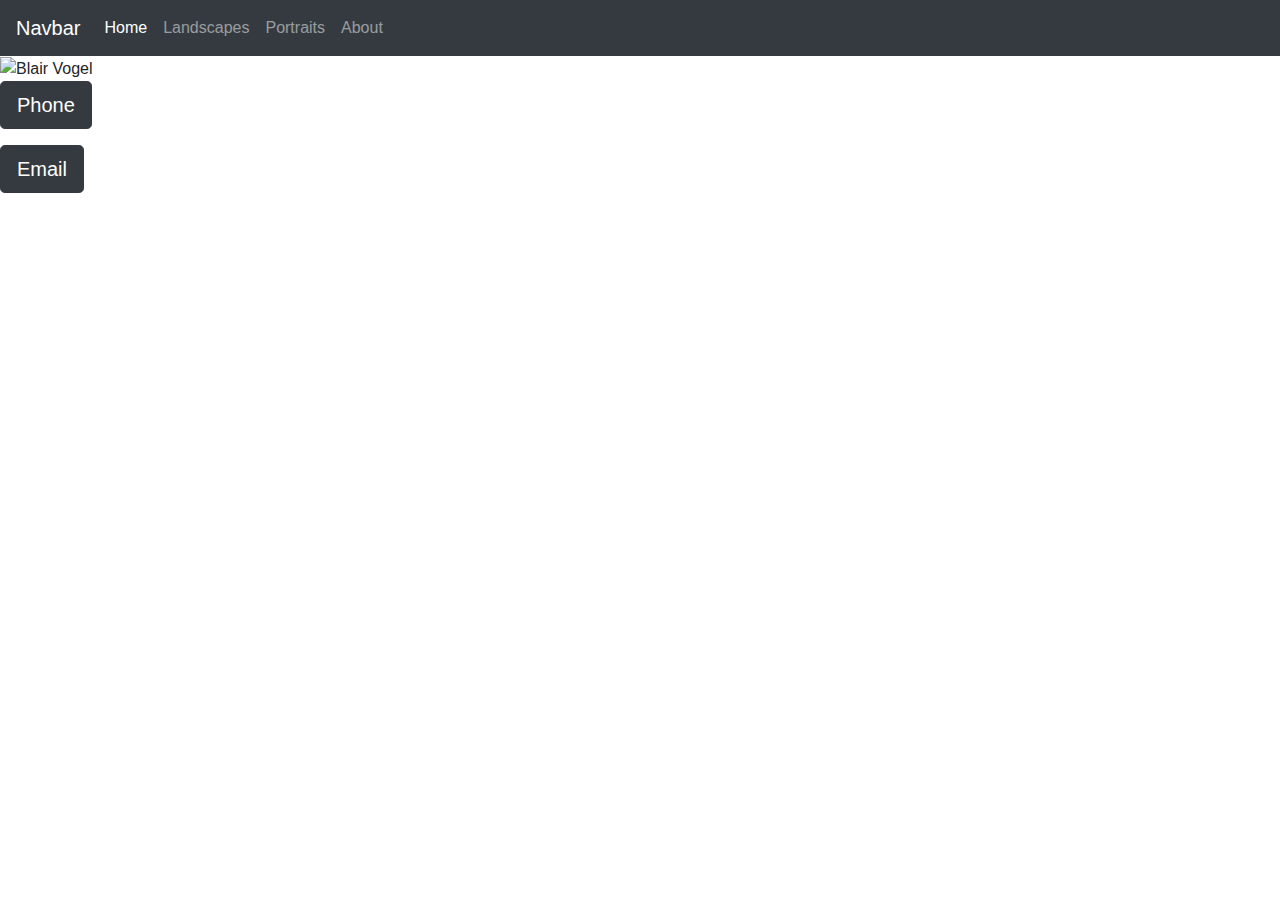
==== about.html @ a7cd8fd5 "add profile picture; add phone and email contact" ====
<!DOCTYPE html>
<html lang="en" dir="ltr">
  <head>
    <link rel="stylesheet" href="style.css">
    <link rel="stylesheet" href="https://stackpath.bootstrapcdn.com/bootstrap/4.3.1/css/bootstrap.min.css" integrity="sha384-ggOyR0iXCbMQv3Xipma34MD+dH/1fQ784/j6cY/iJTQUOhcWr7x9JvoRxT2MZw1T" crossorigin="anonymous">
    <meta charset="utf-8">
    <title></title>
  </head>
  <body>
  <nav class="navbar navbar-expand-lg navbar-dark bg-dark">
    <a class="navbar-brand" href="#">Navbar</a>
    <button class="navbar-toggler" type="button" data-toggle="collapse" data-target="#navbarNavAltMarkup" aria-controls="#navbarNavAltMarkup" aria-expanded="false" aria-label="Toggle navigation">
      <span class="navbar-toggler-icon"></span>
    </button>
    <div class="collapse navbar-collapse" id="navbarNavAltMarkup">
      <div class="navbar-nav">
        <a class="nav-item nav-link active" href="#"> Home <span class="sr-only">(current)</span></a>
        <a class="nav-item nav-link" href="#">Landscapes</a>
        <a class="nav-item nav-link" href="#">Portraits</a>
        <a class="nav-item nav-link" href="#">About</a>
      </div>
    </div>
  </nav>
  <div class="about center">
    <div class="child_about">
      <img class="about_protrait" src="images/my_portrait.jpg" alt="Blair Vogel">
    </div>
    <div class="child_about">
      <div class="contact">
        <!-- Phone -->
        <button type="button" class="btn btn-dark btn-lg" onclick="display_phone()">Phone</button>
        <p id="phone"></p>
        <script type="text/javascript">
          function display_phone() {
            document.getElementById("phone").innerHTML = "720.323.6498";
          }
        </script>
      </div>
      <div class="contact">
        <!-- email -->
        <button type="button" class="btn btn-dark btn-lg" onclick="display_email()">Email</button>
        <p id="email"></p>
        <script type="text/javascript">
          function display_email() {
            document.getElementById("email").innerHTML = "noahjlvtt@gmail.com";
          }
        </script>
      </div>
    </div>
  </div>



  <script src="https://code.jquery.com/jquery-3.3.1.slim.min.js" integrity="sha384-q8i/X+965DzO0rT7abK41JStQIAqVgRVzpbzo5smXKp4YfRvH+8abtTE1Pi6jizo" crossorigin="anonymous"></script>
  <script src="https://cdnjs.cloudflare.com/ajax/libs/popper.js/1.14.7/umd/popper.min.js" integrity="sha384-UO2eT0CpHqdSJQ6hJty5KVphtPhzWj9WO1clHTMGa3JDZwrnQq4sF86dIHNDz0W1" crossorigin="anonymous"></script>
  <script src="https://stackpath.bootstrapcdn.com/bootstrap/4.3.1/js/bootstrap.min.js" integrity="sha384-JjSmVgyd0p3pXB1rRibZUAYoIIy6OrQ6VrjIEaFf/nJGzIxFDsf4x0xIM+B07jRM" crossorigin="anonymous"></script>
  </body>
</html>
---- style.css ----
/* #212529 */

.background{
  height: 100%;

  background-image: "./images/background.jpg";
  background-position: center;
  background-repeat: no-repeat;
  background-size: cover;
}
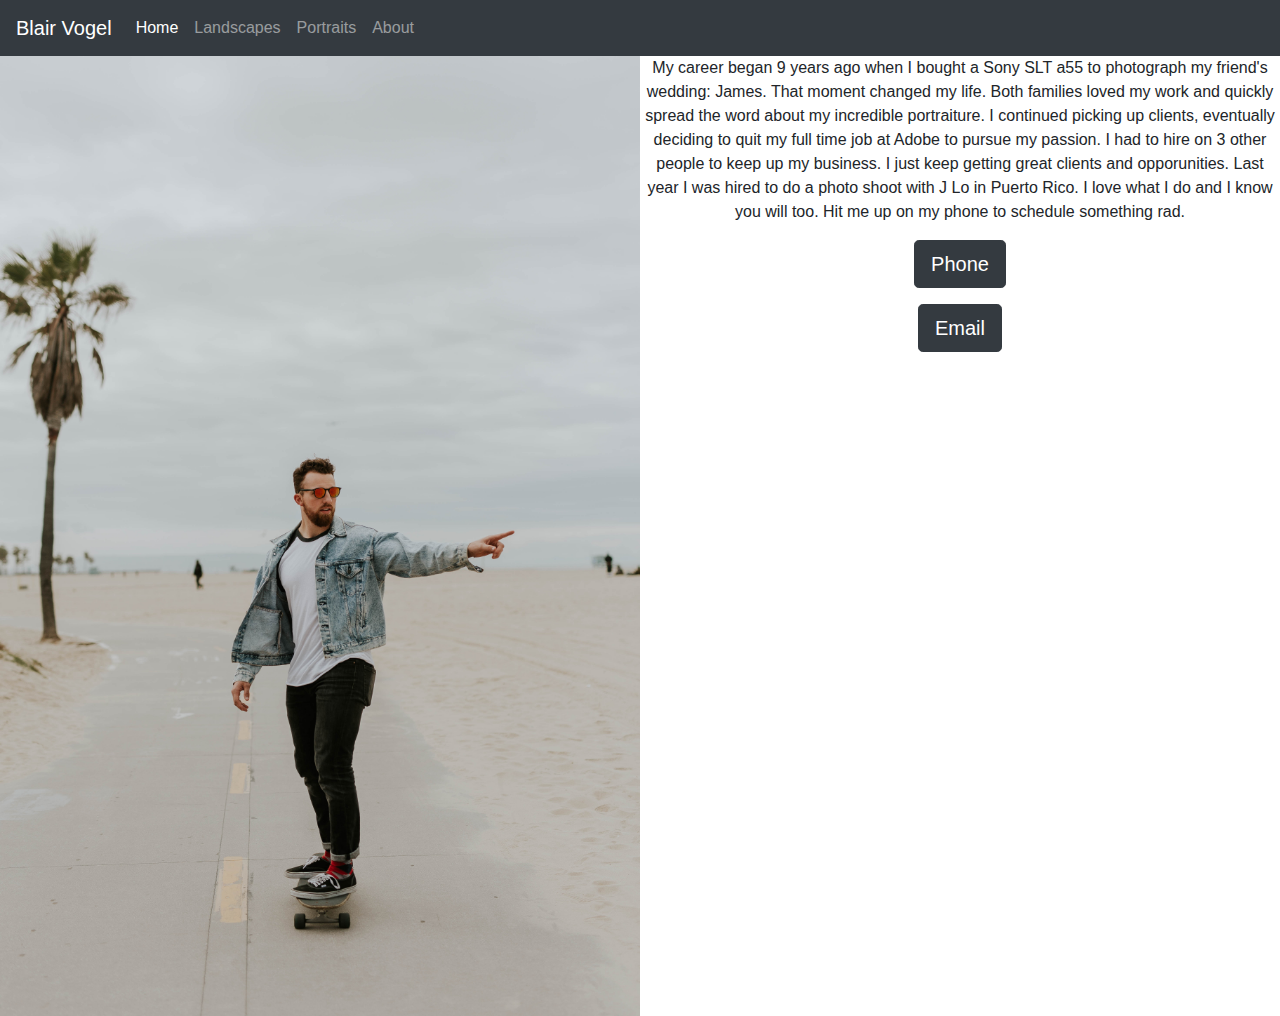
==== commit b28a1f72: "Add info section and change name of website" ====
--- a/about.html
+++ b/about.html
@@ -8,7 +8,7 @@
   </head>
   <body>
   <nav class="navbar navbar-expand-lg navbar-dark bg-dark">
-    <a class="navbar-brand" href="#">Navbar</a>
+    <a class="navbar-brand" href="#">Blair Vogel</a>
     <button class="navbar-toggler" type="button" data-toggle="collapse" data-target="#navbarNavAltMarkup" aria-controls="#navbarNavAltMarkup" aria-expanded="false" aria-label="Toggle navigation">
       <span class="navbar-toggler-icon"></span>
     </button>
@@ -26,6 +26,17 @@
       <img class="about_protrait" src="images/my_portrait.jpg" alt="Blair Vogel">
     </div>
     <div class="child_about">
+      <div class="contact">
+        <p>My career began 9 years ago when I bought a Sony SLT a55 to photograph
+          my friend's wedding: James. That moment changed my life. Both families
+          loved my work and quickly spread the word about my incredible portraiture.
+          I continued picking up clients, eventually deciding to quit my full time
+          job at Adobe to pursue my passion. I had to hire on 3 other people to
+          keep up my business. I just keep getting great clients and opporunities.
+          Last year I was hired to do a photo shoot with J Lo in Puerto Rico. I
+          love what I do and I know you will too. Hit me up on my phone to schedule
+          something rad.</p>
+      </div>
       <div class="contact">
         <!-- Phone -->
         <button type="button" class="btn btn-dark btn-lg" onclick="display_phone()">Phone</button>
--- a/style.css
+++ b/style.css
@@ -9,3 +9,55 @@
   background-repeat: no-repeat;
   background-size: cover;
 }
+
+
+
+
+
+
+
+
+
+
+
+
+
+
+
+.about {
+  display: flex;
+  flex-wrap: wrap;
+  flex-shrink: 1;
+  flex-direction: row;
+
+}
+
+.child_about {
+  flex-direction: column;
+  align-items: center;
+  flex: 50%;
+}
+
+
+.contact  {
+  flex:50%;
+  flex-direction: column;
+  /* justify-content: space-between; */
+  text-align: center;
+
+}
+
+.about_protrait {
+  max-height: 100%;
+  max-width: 100%;
+
+}
+
+@media screen and (max-width: 600px) {
+  div.about {
+    flex-direction:column;
+  }
+  div.about_protrait {
+    flex-direction: column;
+  }
+}
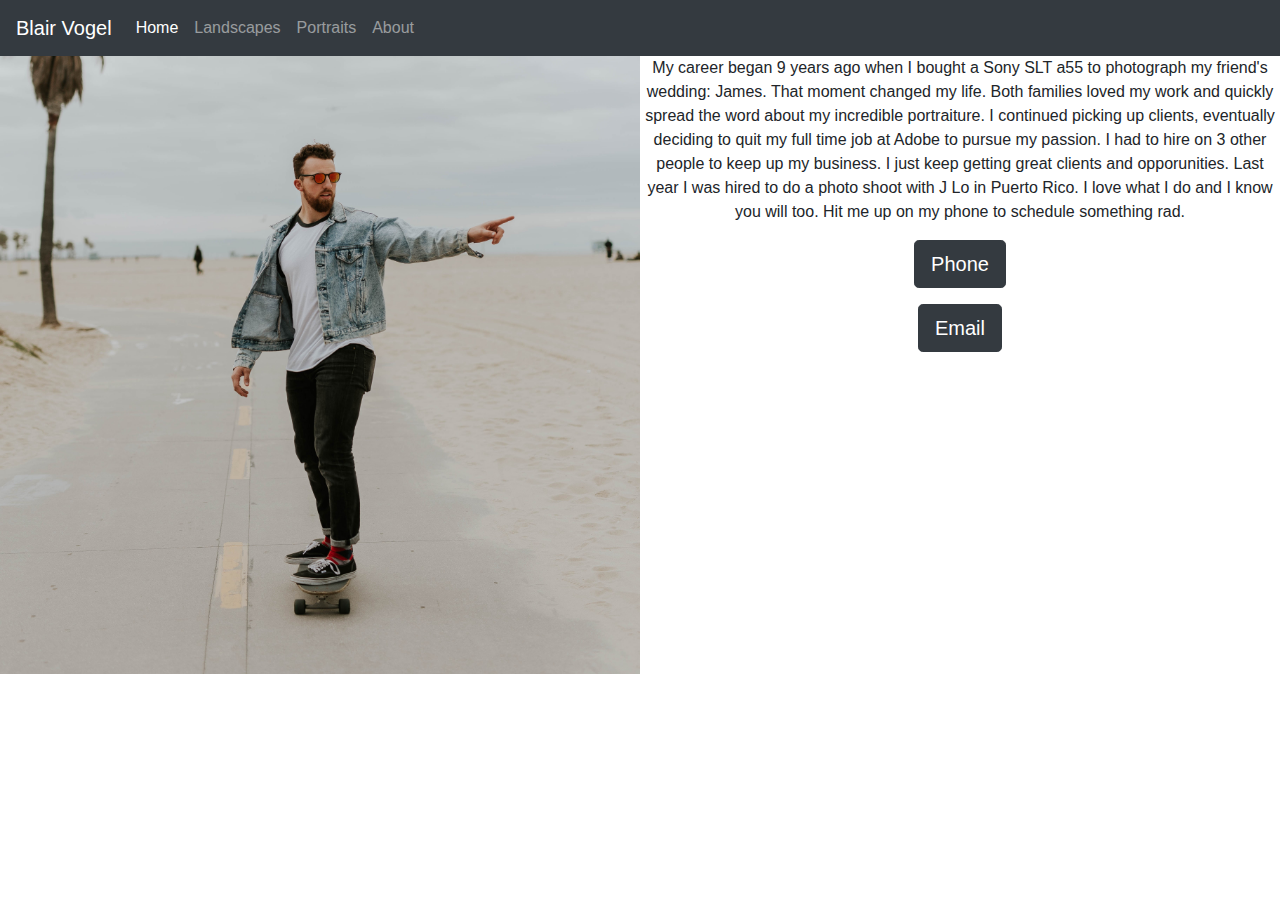
==== commit a37a25cb: "add new class to manipulate contact buttons" ====
--- a/about.html
+++ b/about.html
@@ -37,7 +37,7 @@
           love what I do and I know you will too. Hit me up on my phone to schedule
           something rad.</p>
       </div>
-      <div class="contact">
+      <div class="contact contact_button">
         <!-- Phone -->
         <button type="button" class="btn btn-dark btn-lg" onclick="display_phone()">Phone</button>
         <p id="phone"></p>
@@ -47,7 +47,7 @@
           }
         </script>
       </div>
-      <div class="contact">
+      <div class="contact contact_button">
         <!-- email -->
         <button type="button" class="btn btn-dark btn-lg" onclick="display_email()">Email</button>
         <p id="email"></p>
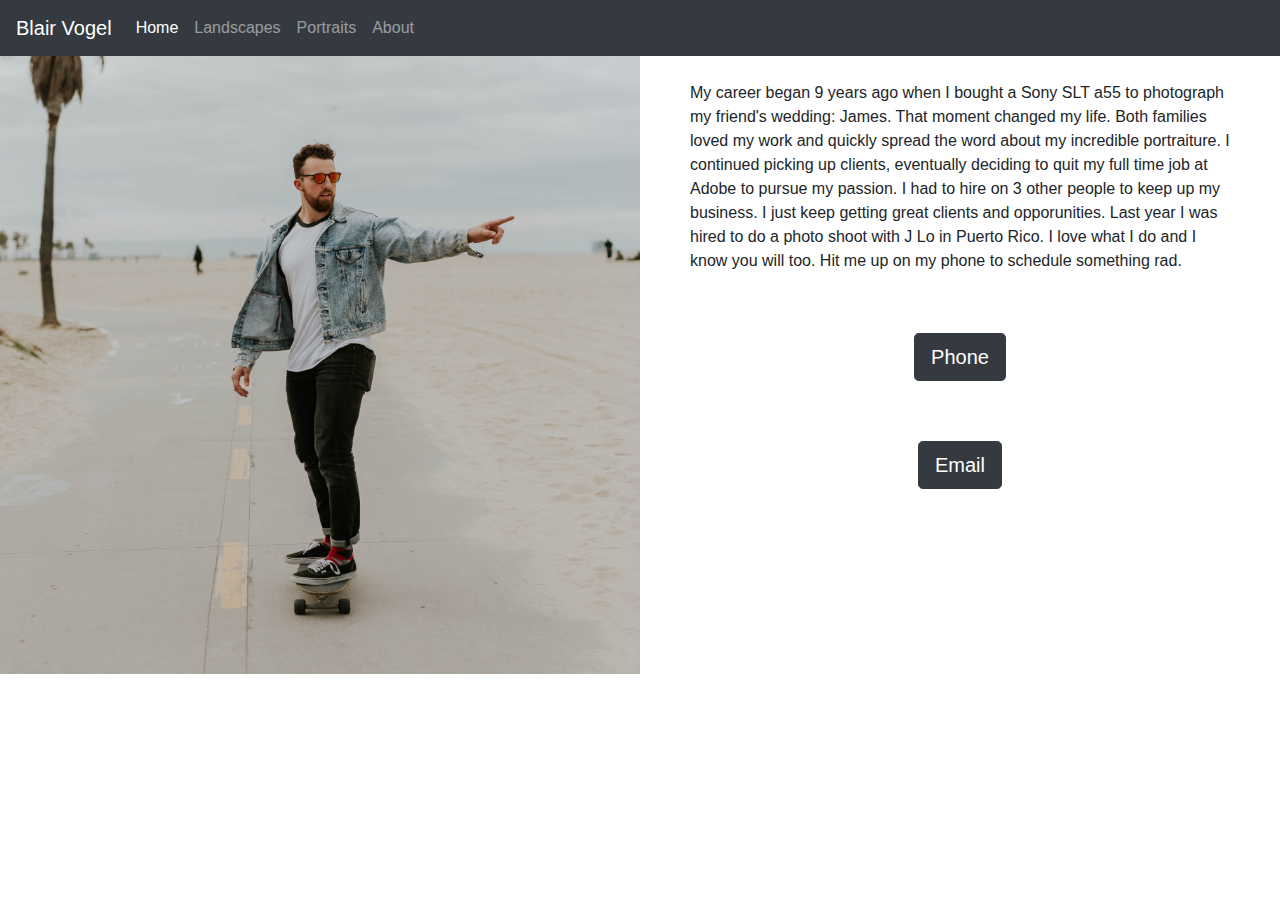
==== commit 5b0250cb: "add live links to navbar" ====
--- a/about.html
+++ b/about.html
@@ -14,10 +14,10 @@
     </button>
     <div class="collapse navbar-collapse" id="navbarNavAltMarkup">
       <div class="navbar-nav">
-        <a class="nav-item nav-link active" href="#"> Home <span class="sr-only">(current)</span></a>
-        <a class="nav-item nav-link" href="#">Landscapes</a>
-        <a class="nav-item nav-link" href="#">Portraits</a>
-        <a class="nav-item nav-link" href="#">About</a>
+        <a class="nav-item nav-link active" href="index.html"> Home <span class="sr-only">(current)</span></a>
+        <a class="nav-item nav-link" href="landscape.html">Landscapes</a>
+        <a class="nav-item nav-link" href="portrait.html">Portraits</a>
+        <a class="nav-item nav-link" href="about.html">About</a>
       </div>
     </div>
   </nav>
--- a/style.css
+++ b/style.css
@@ -24,6 +24,8 @@
 
 
 
+
+/* Noah CSS edits */
 .about {
   display: flex;
   flex-wrap: wrap;
@@ -38,26 +40,62 @@
   flex: 50%;
 }
 
-
-.contact  {
-  flex:50%;
-  flex-direction: column;
-  /* justify-content: space-between; */
-  text-align: center;
-
-}
-
 .about_protrait {
   max-height: 100%;
   max-width: 100%;
 
 }
 
-@media screen and (max-width: 600px) {
+.contact  {
+  flex:50%;
+  flex-direction: column;
+  color: #212529;
+  margin: 25px 50px;
+}
+
+.contact_button {
+  text-align: center;
+  margin: 60px
+}
+
+.carousel-inner{
+
+  width:100%;
+  max-height: 100vh !important;
+}
+
+img.d-block {
+  max-height: 100vh;
+  width:auto !important;
+  height: auto;
+  margin: auto !important;
+}
+.portraiture{
+  display: block;
+  object-fit: cover;
+}
+
+.carousel-control-next, .carousel-control-prev {
+    width: 43% !important;
+  }
+.carousel-control-prev-icon {
+  background-image: url("data:image/svg+xml;charset=utf8,%3Csvg xmlns='http://www.w3.org/2000/svg' fill='%23212529' viewBox='0 0 8 8'%3E%3Cpath d='M5.25 0l-4 4 4 4 1.5-1.5-2.5-2.5 2.5-2.5-1.5-1.5z'/%3E%3C/svg%3E") !important;
+}
+
+.carousel-control-next-icon {
+  background-image: url("data:image/svg+xml;charset=utf8,%3Csvg xmlns='http://www.w3.org/2000/svg' fill='%23212529' viewBox='0 0 8 8'%3E%3Cpath d='M2.75 0l-1.5 1.5 2.5 2.5-2.5 2.5 1.5 1.5 4-4-4-4z'/%3E%3C/svg%3E") !important;
+}
+
+@media screen and (max-width: 991px) {
   div.about {
     flex-direction:column;
   }
-  div.about_protrait {
-    flex-direction: column;
+
+  div.contact_button{
+    margin: 40px;
   }
+
+  .carousel-control-next, .carousel-control-prev {
+      width: 35% !important;
+    }
 }
